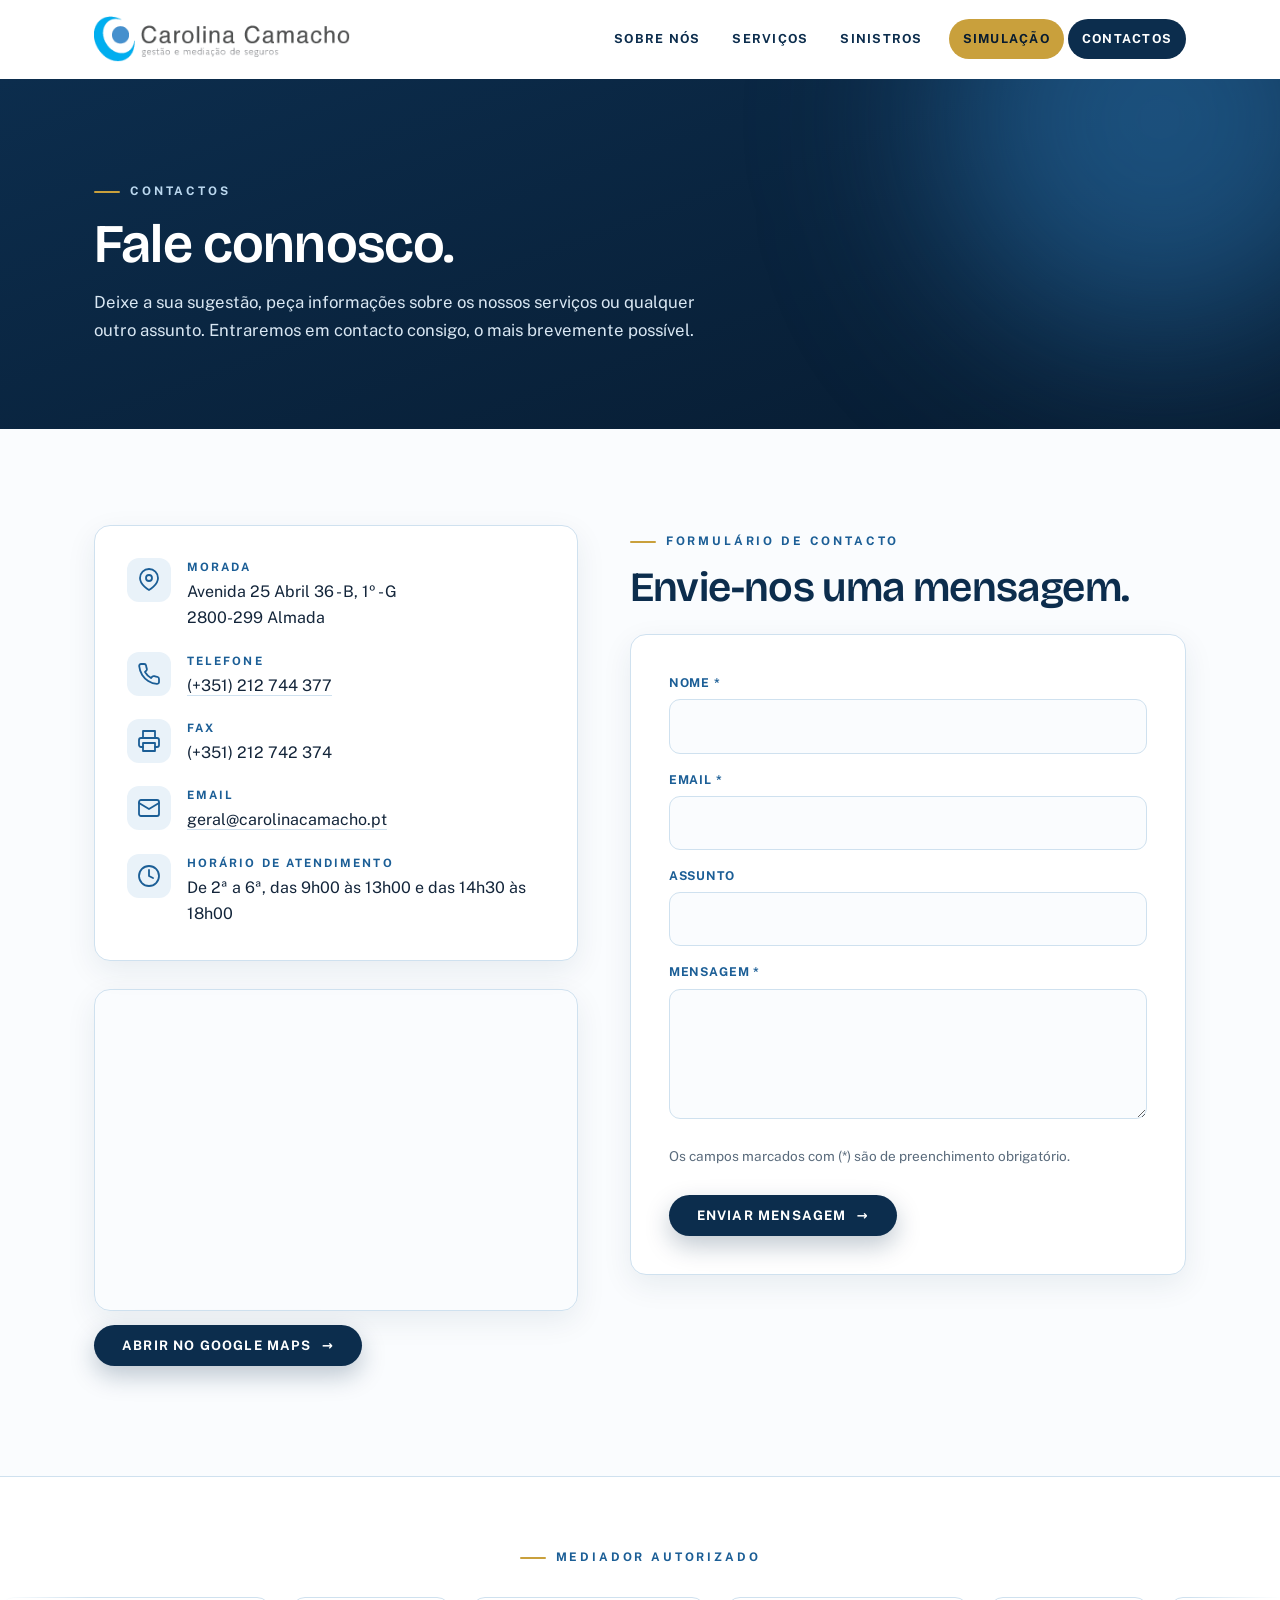
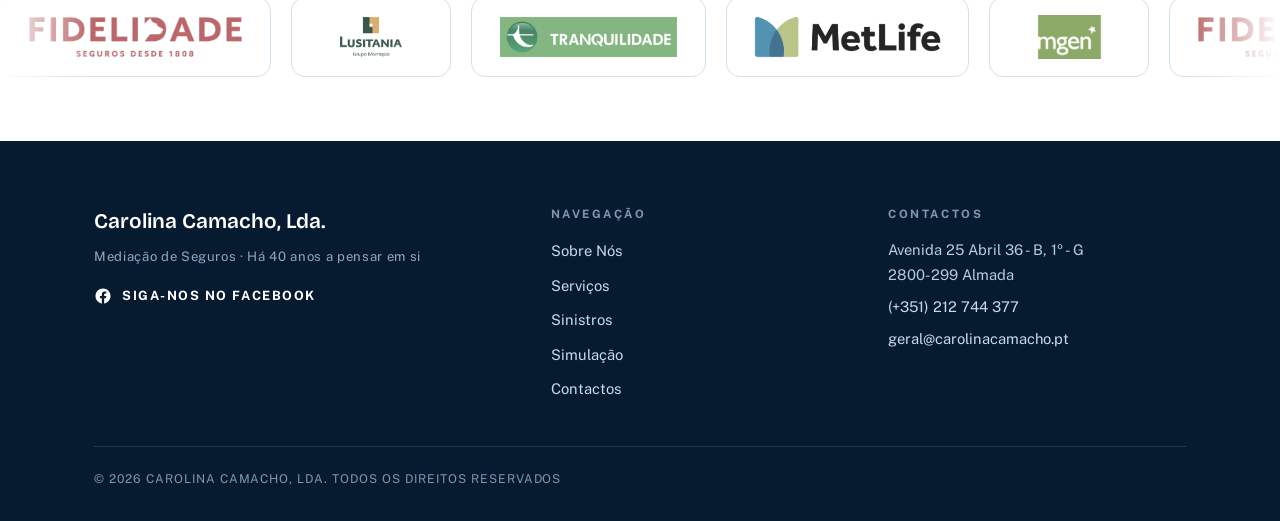
==== contactos.html @ 9ab6daeb "access key changes" ====
<!DOCTYPE html>
<html lang="pt">
<head>
<meta charset="utf-8">
<meta name="viewport" content="width=device-width, initial-scale=1">
<title>Carolina Camacho :: Contactos</title>
<meta name="description" content="Contacte a Carolina Camacho, Lda. — Avenida 25 Abril 36-B, 1º-G, 2800-299 Almada. Telefone (+351) 212 744 377.">
<link rel="preconnect" href="https://fonts.googleapis.com">
<link rel="preconnect" href="https://fonts.gstatic.com" crossorigin>
<link href="https://fonts.googleapis.com/css2?family=Bricolage+Grotesque:wght@500;600;700&family=Public+Sans:wght@400;600;700&display=swap" rel="stylesheet">
<link rel="stylesheet" href="assets/style.css?v=3">
</head>
<body>

<header class="site-header">
  <div class="wrap header-inner">
    <a class="brand" href="index.html" aria-label="Carolina Camacho — página inicial">
      <img src="imgs/logo-carolina-camacho.png" alt="Carolina Camacho — gestão e mediação de seguros">
    </a>
    <button class="nav-toggle" aria-expanded="false" aria-controls="site-nav">Menu
      <svg width="16" height="16" viewBox="0 0 24 24" fill="none" stroke="currentColor" stroke-width="2.4" stroke-linecap="round" aria-hidden="true"><line x1="4" y1="7" x2="20" y2="7"/><line x1="4" y1="12" x2="20" y2="12"/><line x1="4" y1="17" x2="20" y2="17"/></svg>
    </button>
    <nav class="site-nav" id="site-nav" aria-label="Navegação principal">
      <ul><li><a href="sobre_nos.html">Sobre Nós</a></li><li><a href="servicos.html">Serviços</a></li><li><a href="sinistros.html">Sinistros</a></li><li><a href="simulacao.html" class="nav-cta">Simulação</a></li><li><a href="contactos.html" aria-current="page">Contactos</a></li></ul>
    </nav>
  </div>
</header>

<main>

<section class="page-head">
  <div class="blob blob-a"></div>
  <div class="wrap">
    <span class="eyebrow">Contactos</span>
    <h1>Fale connosco.</h1>
    <p>Deixe a sua sugestão, peça informações sobre os nossos serviços ou qualquer outro assunto. Entraremos em contacto consigo, o mais brevemente possível.</p>
  </div>
</section>

<section class="section">
  <div class="wrap contact-grid">
    <div data-reveal>
      <div class="contact-card">
        <ul class="contact-list">
          <li><span class="ic"><svg width="24" height="24" viewBox="0 0 24 24" fill="none" stroke="currentColor" stroke-width="1.8" stroke-linecap="round" stroke-linejoin="round" aria-hidden="true"><path d="M21 10c0 7-9 12-9 12s-9-5-9-12a9 9 0 0 1 18 0z"/><circle cx="12" cy="10" r="3"/></svg></span><div><span class="lbl">Morada</span>Avenida 25 Abril 36 - B, 1º - G<br>2800-299 Almada</div></li>
          <li><span class="ic"><svg width="24" height="24" viewBox="0 0 24 24" fill="none" stroke="currentColor" stroke-width="1.8" stroke-linecap="round" stroke-linejoin="round" aria-hidden="true"><path d="M22 16.9v3a2 2 0 0 1-2.2 2 19.8 19.8 0 0 1-8.6-3 19.5 19.5 0 0 1-6-6 19.8 19.8 0 0 1-3-8.7A2 2 0 0 1 4.1 2h3a2 2 0 0 1 2 1.7c.1 1 .4 2 .7 2.9a2 2 0 0 1-.5 2.1L8 10a16 16 0 0 0 6 6l1.3-1.3a2 2 0 0 1 2.1-.5c.9.3 1.9.6 2.9.7a2 2 0 0 1 1.7 2z"/></svg></span><div><span class="lbl">Telefone</span><a href="tel:+351212744377">(+351) 212 744 377</a></div></li>
          <li><span class="ic"><svg width="24" height="24" viewBox="0 0 24 24" fill="none" stroke="currentColor" stroke-width="1.8" stroke-linecap="round" stroke-linejoin="round" aria-hidden="true"><polyline points="6 9 6 2 18 2 18 9"/><path d="M6 18H4a2 2 0 0 1-2-2v-5a2 2 0 0 1 2-2h16a2 2 0 0 1 2 2v5a2 2 0 0 1-2 2h-2"/><rect x="6" y="14" width="12" height="8"/></svg></span><div><span class="lbl">Fax</span>(+351) 212 742 374</div></li>
          <li><span class="ic"><svg width="24" height="24" viewBox="0 0 24 24" fill="none" stroke="currentColor" stroke-width="1.8" stroke-linecap="round" stroke-linejoin="round" aria-hidden="true"><rect x="2" y="4" width="20" height="16" rx="2"/><path d="m22 7-10 6L2 7"/></svg></span><div><span class="lbl">Email</span><a href="mailto:geral@carolinacamacho.pt">geral@carolinacamacho.pt</a></div></li>
          <li><span class="ic"><svg width="24" height="24" viewBox="0 0 24 24" fill="none" stroke="currentColor" stroke-width="1.8" stroke-linecap="round" stroke-linejoin="round" aria-hidden="true"><circle cx="12" cy="12" r="10"/><polyline points="12 6 12 12 16 14"/></svg></span><div><span class="lbl">Horário de atendimento</span>De 2ª a 6ª, das 9h00 às 13h00 e das 14h30 às 18h00</div></li>
        </ul>
      </div>
      <div class="map">
        <iframe title="Mapa — Carolina Camacho, Gestão e Mediação de Seguros, Almada"
          src="https://maps.google.com/maps?q=Carolina+Camacho+-+Gest%C3%A3o+e+Media%C3%A7%C3%A3o+de+Seguros&ll=38.6838946,-9.150711&z=17&output=embed"
          loading="lazy" referrerpolicy="no-referrer-when-downgrade" allowfullscreen></iframe>
      </div>
      <p style="margin-top:14px"><a class="btn btn-blue" href="https://maps.app.goo.gl/rVsP4e3rLNgaRJieA" target="_blank" rel="noopener">Abrir no Google Maps <span class="arr">&rarr;</span></a></p>
    </div>
    <div data-reveal style="--d:.15s">
      <span class="eyebrow">Formulário de contacto</span>
      <h2 class="disp" style="margin-top:12px">Envie-nos uma mensagem.</h2>
  
      <form class="card w3form" method="post" action="https://api.web3forms.com/submit" style="margin-top:22px">
        <input type="hidden" name="access_key" value="df45d49f-ca29-489d-ad54-9f5a6fa0aebf">
        <input type="hidden" name="subject" value="Nova mensagem de Contacto — carolinacamacho.pt">
        <input type="hidden" name="from_name" value="Website Carolina Camacho">
        <input type="checkbox" name="botcheck" class="hp-field" tabindex="-1" autocomplete="off" aria-hidden="true">
        <div class="grid">
          <div class="field"><label for="fnome">Nome *</label><input id="fnome" name="nome" type="text" required></div>
          <div class="field"><label for="femail">Email *</label><input id="femail" name="email" type="email" required></div>
          <div class="field"><label for="fassunto">Assunto</label><input id="fassunto" name="assunto" type="text"></div>
          <div class="field"><label for="fmsg">Mensagem *</label><textarea id="fmsg" name="mensagem" required></textarea></div>
        </div>
        <div class="form-notes">
          <p>Os campos marcados com (*) são de preenchimento obrigatório.</p>
        </div>
        <div class="form-actions">
          <button class="btn btn-blue" type="submit">Enviar mensagem <span class="arr">&rarr;</span></button>
        </div>
        <div class="form-status" role="status" aria-live="polite"></div>
      </form>
    </div>
  </div>
</section>

</main>


<section class="insurers" aria-label="Mediador autorizado">
  <div class="wrap">
    <span class="eyebrow">Mediador autorizado</span>
  </div>
  <div class="marquee">
    <div class="marquee-track">
<span><img src="imgs/logo-fidelidade.png" alt="Fidelidade"></span>
<span><img src="imgs/logo-lusitania.png" alt="Lusitania"></span>
<span><img src="imgs/logo-tranquilidade.png" alt="Tranquilidade"></span>
<span><img src="imgs/logo-metlife.png" alt="MetLife"></span>
<span><img src="imgs/logo-mgen.png" alt="MGEN"></span>
<span class="dup" aria-hidden="true"><img src="imgs/logo-fidelidade.png" alt="Fidelidade"></span>
<span class="dup" aria-hidden="true"><img src="imgs/logo-lusitania.png" alt="Lusitania"></span>
<span class="dup" aria-hidden="true"><img src="imgs/logo-tranquilidade.png" alt="Tranquilidade"></span>
<span class="dup" aria-hidden="true"><img src="imgs/logo-metlife.png" alt="MetLife"></span>
<span class="dup" aria-hidden="true"><img src="imgs/logo-mgen.png" alt="MGEN"></span>
    </div>
  </div>
</section>


<footer class="site-footer">
  <div class="wrap">
    <div class="footer-grid">
      <div>
        <div class="footer-brand">Carolina Camacho, Lda.
          <small>Mediação de Seguros &middot; Há 40 anos a pensar em si</small>
        </div>
        <a class="social" href="http://www.facebook.com/pages/Carolina-Camacho/294897557250897" target="_blank" rel="noopener">
          <svg width="18" height="18" viewBox="0 0 24 24" fill="currentColor" aria-hidden="true"><path d="M22 12.06C22 6.5 17.52 2 12 2S2 6.5 2 12.06c0 5.02 3.66 9.18 8.44 9.94v-7.03H7.9v-2.9h2.54V9.85c0-2.52 1.5-3.9 3.78-3.9 1.09 0 2.23.19 2.23.19v2.47h-1.26c-1.24 0-1.63.77-1.63 1.57v1.88h2.78l-.45 2.9h-2.33V22c4.78-.76 8.44-4.92 8.44-9.94Z"/></svg>
          Siga-nos no Facebook
        </a>
      </div>
      <div>
        <div class="footer-h">Navegação</div>
        <ul class="footer-nav">
          <li><a href="sobre_nos.html">Sobre Nós</a></li>
          <li><a href="servicos.html">Serviços</a></li>
          <li><a href="sinistros.html">Sinistros</a></li>
          <li><a href="simulacao.html">Simulação</a></li>
          <li><a href="contactos.html">Contactos</a></li>
        </ul>
      </div>
      <div>
        <div class="footer-h">Contactos</div>
        <div class="footer-contact">
          <span>Avenida 25 Abril 36 - B, 1º - G<br>2800-299 Almada</span>
          <a href="tel:+351212744377">(+351) 212 744 377</a>
          <a href="mailto:geral@carolinacamacho.pt">geral@carolinacamacho.pt</a>
        </div>
      </div>
    </div>
    <div class="copyright">&copy; 2026 Carolina Camacho, Lda. Todos os direitos reservados</div>
  </div>
</footer>
<script src="assets/main.js?v=3"></script>

</body>
</html>
---- assets/style.css ----
:root {
  --ink: #13253a;
  --navy: #0c2d4d;
  --navy-deep: #071b30;
  --blue: #1b5e96;
  --blue-bright: #2e7fbe;
  --sky: #e9f2f9;
  --sky-line: #cfe1ef;
  --paper: #fafcfe;
  --white: #ffffff;
  --gold: #c9a03c;
  --gold-soft: #e8ce8e;
  --font-display: 'Bricolage Grotesque', Georgia, serif;
  --font-body: 'Public Sans', system-ui, -apple-system, 'Segoe UI', sans-serif;
  --radius: 16px;
  --shadow: 0 10px 30px rgba(12, 45, 77, 0.08);
  --shadow-lift: 0 22px 44px rgba(12, 45, 77, 0.16);
  --maxw: 1140px;
  --ease: cubic-bezier(0.22, 0.9, 0.3, 1);
}
* {
  box-sizing: border-box;
  margin: 0;
  padding: 0;
}
html {
  scroll-behavior: smooth;
}
body {
  font-family: var(--font-body);
  color: var(--ink);
  background: var(--paper);
  line-height: 1.65;
  font-size: 1rem;
  -webkit-font-smoothing: antialiased;
  overflow-x: hidden;
}
img {
  max-width: 100%;
  display: block;
}
a {
  color: var(--blue);
}
a:focus-visible,
button:focus-visible,
input:focus-visible,
select:focus-visible,
textarea:focus-visible {
  outline: 3px solid var(--blue-bright);
  outline-offset: 2px;
  border-radius: 4px;
}
.wrap {
  max-width: var(--maxw);
  margin: 0 auto;
  padding: 0 24px;
}

/* ============ motion primitives ============ */
[data-reveal] {
  opacity: 0;
  transform: translateY(26px);
  transition:
    opacity 0.7s var(--ease),
    transform 0.7s var(--ease);
  transition-delay: var(--d, 0s);
}
[data-reveal].in {
  opacity: 1;
  transform: none;
}
.load-fade {
  animation: fadeUp 0.8s var(--ease) both;
  animation-delay: var(--d, 0s);
}
@keyframes fadeUp {
  from {
    opacity: 0;
    transform: translateY(26px);
  }
  to {
    opacity: 1;
    transform: none;
  }
}
@keyframes floatA {
  0%,
  100% {
    transform: translate(0, 0) scale(1);
  }
  50% {
    transform: translate(40px, -30px) scale(1.08);
  }
}
@keyframes floatB {
  0%,
  100% {
    transform: translate(0, 0) scale(1);
  }
  50% {
    transform: translate(-50px, 24px) scale(0.94);
  }
}
@keyframes drift40 {
  0%,
  100% {
    transform: translateY(-52%);
  }
  50% {
    transform: translateY(-48%);
  }
}
@keyframes marquee {
  from {
    transform: translateX(0);
  }
  to {
    transform: translateX(-50%);
  }
}
@keyframes lineGrow {
  from {
    transform: scaleY(0);
  }
  to {
    transform: scaleY(1);
  }
}
@media (prefers-reduced-motion: reduce) {
  html {
    scroll-behavior: auto;
  }
  *,
  *::before,
  *::after {
    animation: none !important;
    transition: none !important;
  }
  [data-reveal] {
    opacity: 1;
    transform: none;
  }
}

/* ============ header ============ */
.site-header {
  position: sticky;
  top: 0;
  z-index: 60;
  background: rgba(255, 255, 255, 0.9);
  backdrop-filter: blur(12px);
  border-bottom: 1px solid transparent;
  transition:
    border-color 0.3s ease,
    box-shadow 0.3s ease;
}
.site-header.scrolled {
  border-color: var(--sky-line);
  box-shadow: 0 6px 24px rgba(12, 45, 77, 0.08);
}
.header-inner {
  display: flex;
  align-items: center;
  justify-content: space-between;
  gap: 24px;
  min-height: 78px;
}
.brand {
  display: flex;
  align-items: center;
  gap: 12px;
  text-decoration: none;
}
.brand img {
  height: 46px;
  width: auto;
}
.nav-toggle {
  display: none;
  background: none;
  border: 1px solid var(--sky-line);
  border-radius: 10px;
  padding: 8px 12px;
  cursor: pointer;
  color: var(--navy);
  font: inherit;
}
.site-nav ul {
  display: flex;
  gap: 4px;
  list-style: none;
  align-items: center;
}
.site-nav a {
  position: relative;
  display: block;
  padding: 10px 14px;
  border-radius: 999px;
  text-decoration: none;
  color: var(--navy);
  font-size: 0.78rem;
  font-weight: 700;
  letter-spacing: 0.1em;
  text-transform: uppercase;
  transition: color 0.2s ease;
}
.site-nav a::after {
  content: '';
  position: absolute;
  left: 14px;
  right: 14px;
  bottom: 6px;
  height: 2px;
  background: var(--gold);
  border-radius: 2px;
  transform: scaleX(0);
  transform-origin: left;
  transition: transform 0.25s var(--ease);
}
.site-nav a:hover::after {
  transform: scaleX(1);
}
.site-nav a[aria-current='page'] {
  background: var(--navy);
  color: #fff;
}
.site-nav a[aria-current='page']::after {
  display: none;
}
.site-nav .nav-cta {
  background: var(--gold);
  color: var(--navy-deep);
  margin-left: 8px;
}
.site-nav .nav-cta::after {
  display: none;
}
.site-nav .nav-cta:hover {
  background: var(--gold-soft);
}
@media (max-width: 900px) {
  .nav-toggle {
    display: inline-flex;
    align-items: center;
    gap: 8px;
  }
  .site-nav {
    display: none;
    position: absolute;
    left: 0;
    right: 0;
    top: 100%;
    background: #fff;
    border-bottom: 1px solid var(--sky-line);
    box-shadow: var(--shadow);
  }
  .site-nav.open {
    display: block;
  }
  .site-nav ul {
    flex-direction: column;
    align-items: stretch;
    padding: 12px 16px 18px;
    gap: 4px;
  }
  .site-nav a {
    border-radius: 10px;
  }
  .site-nav .nav-cta {
    margin-left: 0;
    text-align: center;
  }
}

/* ============ buttons ============ */
.btn {
  position: relative;
  display: inline-flex;
  align-items: center;
  gap: 10px;
  padding: 14px 28px;
  border-radius: 999px;
  border: 0;
  cursor: pointer;
  font: 700 0.82rem/1 var(--font-body);
  letter-spacing: 0.09em;
  text-transform: uppercase;
  text-decoration: none;
  overflow: hidden;
  transition:
    transform 0.2s var(--ease),
    box-shadow 0.2s var(--ease),
    background 0.2s ease;
}
.btn:hover {
  transform: translateY(-3px);
}
.btn:active {
  transform: translateY(-1px);
}
.btn .arr {
  transition: transform 0.2s var(--ease);
}
.btn:hover .arr {
  transform: translateX(4px);
}
.btn-gold {
  background: var(--gold);
  color: var(--navy-deep);
  box-shadow: 0 10px 24px rgba(201, 160, 60, 0.35);
}
.btn-gold:hover {
  box-shadow: 0 16px 32px rgba(201, 160, 60, 0.45);
}
.btn-outline {
  background: transparent;
  color: #fff;
  border: 1.5px solid rgba(255, 255, 255, 0.55);
}
.btn-outline:hover {
  background: rgba(255, 255, 255, 0.12);
}
.btn-blue {
  background: var(--navy);
  color: #fff;
  box-shadow: 0 10px 24px rgba(12, 45, 77, 0.25);
}
.btn-blue:hover {
  background: var(--blue);
}

/* ============ hero (home) ============ */
.hero {
  position: relative;
  overflow: hidden;
  color: #fff;
  background: linear-gradient(160deg, var(--navy) 0%, var(--navy-deep) 75%);
  min-height: 88vh;
  display: flex;
  align-items: center;
}
.blob {
  position: absolute;
  border-radius: 50%;
  filter: blur(90px);
  pointer-events: none;
}
.blob-a {
  width: 560px;
  height: 560px;
  right: -120px;
  top: -160px;
  background: rgba(46, 127, 190, 0.5);
  animation: floatA 14s ease-in-out infinite;
}
.blob-b {
  width: 420px;
  height: 420px;
  left: -140px;
  bottom: -160px;
  background: rgba(27, 94, 150, 0.45);
  animation: floatB 18s ease-in-out infinite;
}
.hero-grid-lines {
  position: absolute;
  inset: 0;
  pointer-events: none;
  opacity: 0.35;
  background-image:
    linear-gradient(rgba(255, 255, 255, 0.05) 1px, transparent 1px),
    linear-gradient(90deg, rgba(255, 255, 255, 0.05) 1px, transparent 1px);
  background-size: 72px 72px;
  mask-image: radial-gradient(700px 500px at 30% 40%, #000, transparent 75%);
  -webkit-mask-image: radial-gradient(
    700px 500px at 30% 40%,
    #000,
    transparent 75%
  );
}
.hero-inner {
  position: relative;
  padding: 110px 0;
  max-width: 660px;
}
.hero .eyebrow {
  color: #bbd8ef;
}
.hero h1 {
  font-family: var(--font-display);
  font-size: clamp(2.6rem, 5.8vw, 4.4rem);
  line-height: 1.03;
  font-weight: 600;
  letter-spacing: -0.015em;
  margin: 16px 0 26px;
}
.hero h1 .u {
  background-image: linear-gradient(var(--gold), var(--gold));
  background-repeat: no-repeat;
  background-position: 0 92%;
  background-size: 100% 0.12em;
}
.hero p {
  color: #d9e7f3;
  margin-bottom: 16px;
  max-width: 56ch;
  font-size: 1.06rem;
}
.hero-actions {
  display: flex;
  flex-wrap: wrap;
  gap: 14px;
  margin-top: 34px;
}
.fade-1 {
  animation: fadeUp 0.8s var(--ease) 0.05s both;
}
.fade-2 {
  animation: fadeUp 0.8s var(--ease) 0.18s both;
}
.fade-3 {
  animation: fadeUp 0.8s var(--ease) 0.32s both;
}
.fade-4 {
  animation: fadeUp 0.8s var(--ease) 0.46s both;
}
.hero-40 {
  position: absolute;
  right: -30px;
  top: 50%;
  font-family: var(--font-display);
  font-weight: 700;
  font-size: clamp(15rem, 30vw, 27rem);
  line-height: 1;
  color: transparent;
  -webkit-text-stroke: 2px rgba(201, 160, 60, 0.42);
  user-select: none;
  pointer-events: none;
  animation: drift40 9s ease-in-out infinite;
}
@media (max-width: 960px) {
  .hero-40 {
    opacity: 0.4;
  }
}
.hero-scroll {
  position: absolute;
  bottom: 28px;
  left: 50%;
  transform: translateX(-50%);
  color: #8fb4d4;
  font-size: 0.7rem;
  letter-spacing: 0.3em;
  text-transform: uppercase;
}

/* ============ sections ============ */
.eyebrow {
  display: inline-flex;
  align-items: center;
  gap: 10px;
  font-size: 0.74rem;
  font-weight: 700;
  letter-spacing: 0.24em;
  text-transform: uppercase;
  color: var(--blue);
}
.eyebrow::before {
  content: '';
  width: 26px;
  height: 2px;
  background: var(--gold);
  border-radius: 2px;
}
.section {
  padding: 96px 0;
}
.section h2,
h2.disp {
  font-family: var(--font-display);
  font-weight: 600;
  letter-spacing: -0.015em;
  font-size: clamp(1.8rem, 3.6vw, 2.6rem);
  color: var(--navy);
  margin: 12px 0 24px;
  line-height: 1.12;
}
.section h3 {
  font-family: var(--font-display);
  font-weight: 600;
  font-size: 1.3rem;
  color: var(--navy);
  margin: 0 0 10px;
}
.section p {
  max-width: 70ch;
  margin-bottom: 14px;
}
.lede {
  font-size: 1.12rem;
}

/* inner page hero */
.page-head {
  position: relative;
  overflow: hidden;
  color: #fff;
  background: linear-gradient(160deg, var(--navy), var(--navy-deep));
  padding: 96px 0 84px;
}
.page-head .blob-a {
  width: 440px;
  height: 440px;
  right: -100px;
  top: -180px;
}
.page-head .eyebrow {
  color: #bbd8ef;
}
.page-head h1 {
  font-family: var(--font-display);
  font-weight: 600;
  letter-spacing: -0.015em;
  font-size: clamp(2.2rem, 5vw, 3.4rem);
  margin-top: 14px;
  line-height: 1.06;
  animation: fadeUp 0.8s var(--ease) 0.08s both;
}
.page-head p {
  color: #d9e7f3;
  max-width: 62ch;
  margin-top: 16px;
  font-size: 1.05rem;
  animation: fadeUp 0.8s var(--ease) 0.2s both;
}
.page-head .eyebrow {
  animation: fadeUp 0.8s var(--ease) 0s both;
}

/* split */
.split {
  display: grid;
  grid-template-columns: 1.05fr 0.95fr;
  gap: 64px;
  align-items: center;
}
@media (max-width: 880px) {
  .split {
    grid-template-columns: 1fr;
    gap: 40px;
  }
}
.photo-frame {
  position: relative;
}
.photo-frame img {
  border-radius: var(--radius);
  box-shadow: var(--shadow-lift);
}
.photo-frame::after {
  content: '';
  position: absolute;
  inset: auto -18px -18px auto;
  width: 56%;
  height: 56%;
  border: 2px solid var(--gold);
  border-radius: var(--radius);
  z-index: -1;
  top: 38px;
  left: 38px;
}

/* nav cards (home) */
.cards3 {
  display: grid;
  grid-template-columns: repeat(3, 1fr);
  gap: 22px;
}
@media (max-width: 880px) {
  .cards3 {
    grid-template-columns: 1fr;
  }
}
.nav-card {
  position: relative;
  display: block;
  text-decoration: none;
  color: var(--ink);
  background: #fff;
  border: 1px solid var(--sky-line);
  border-radius: var(--radius);
  padding: 30px 28px 26px;
  overflow: hidden;
  transition:
    transform 0.25s var(--ease),
    box-shadow 0.25s var(--ease),
    border-color 0.25s ease;
}
.nav-card::before {
  content: '';
  position: absolute;
  left: 0;
  right: 0;
  top: 0;
  height: 4px;
  background: linear-gradient(90deg, var(--gold), var(--blue-bright));
  transform: scaleX(0);
  transform-origin: left;
  transition: transform 0.3s var(--ease);
}
.nav-card:hover {
  transform: translateY(-6px);
  box-shadow: var(--shadow-lift);
  border-color: transparent;
}
.nav-card:hover::before {
  transform: scaleX(1);
}
.nav-card .ic {
  width: 52px;
  height: 52px;
  border-radius: 14px;
  background: var(--sky);
  color: var(--blue);
  display: flex;
  align-items: center;
  justify-content: center;
  margin-bottom: 18px;
  transition:
    background 0.25s ease,
    color 0.25s ease;
}
.nav-card:hover .ic {
  background: var(--navy);
  color: var(--gold-soft);
}
.nav-card h3 {
  font-family: var(--font-display);
  font-weight: 600;
  font-size: 1.2rem;
  color: var(--navy);
  margin-bottom: 8px;
}
.nav-card p {
  font-size: 0.95rem;
  color: #4a5d70;
  margin: 0;
}
.nav-card .go {
  display: inline-flex;
  align-items: center;
  gap: 6px;
  margin-top: 16px;
  font-size: 0.78rem;
  font-weight: 700;
  letter-spacing: 0.1em;
  text-transform: uppercase;
  color: var(--blue);
}
.nav-card:hover .go {
  color: var(--navy);
}

/* feature cards grid (sobre nós / serviços) */
.feat-grid {
  display: grid;
  grid-template-columns: repeat(3, 1fr);
  gap: 22px;
  margin-top: 36px;
}
@media (max-width: 960px) {
  .feat-grid {
    grid-template-columns: repeat(2, 1fr);
  }
}
@media (max-width: 640px) {
  .feat-grid {
    grid-template-columns: 1fr;
  }
}
.feat {
  background: #fff;
  border: 1px solid var(--sky-line);
  border-radius: var(--radius);
  padding: 28px 26px;
  transition:
    transform 0.25s var(--ease),
    box-shadow 0.25s var(--ease);
}
.feat:hover {
  transform: translateY(-6px);
  box-shadow: var(--shadow-lift);
}
.feat .ic {
  width: 48px;
  height: 48px;
  border-radius: 12px;
  background: var(--sky);
  color: var(--blue);
  display: flex;
  align-items: center;
  justify-content: center;
  margin-bottom: 16px;
}
.feat p {
  font-size: 0.97rem;
  margin: 0;
  color: #38495b;
}
.feat h3 {
  font-size: 1.08rem;
  margin-bottom: 8px;
}

.qa-grid {
  display: grid;
  grid-template-columns: repeat(2, 1fr);
  gap: 22px;
  margin-top: 36px;
}
@media (max-width: 820px) {
  .qa-grid {
    grid-template-columns: 1fr;
  }
}
.qa-card {
  background: #fff;
  border: 1px solid var(--sky-line);
  border-radius: var(--radius);
  padding: 30px 28px;
  position: relative;
  overflow: hidden;
  transition:
    transform 0.25s var(--ease),
    box-shadow 0.25s var(--ease);
}
.qa-card:hover {
  transform: translateY(-6px);
  box-shadow: var(--shadow-lift);
}
.qa-card::before {
  content: '';
  position: absolute;
  left: 0;
  top: 0;
  bottom: 0;
  width: 4px;
  background: linear-gradient(var(--gold), var(--blue-bright));
}
.qa-card h3 {
  font-size: 1.15rem;
  margin-bottom: 10px;
}
.qa-card p {
  font-size: 0.97rem;
  margin-bottom: 8px;
  color: #38495b;
}
.qa-card ul {
  margin: 10px 0 0 20px;
  color: #38495b;
  font-size: 0.97rem;
}
.qa-card li {
  margin-bottom: 8px;
}

/* dark band */
.dark-band {
  position: relative;
  overflow: hidden;
  color: #fff;
  background: linear-gradient(150deg, var(--navy), var(--navy-deep));
  padding: 96px 0;
}
.dark-band .blob-a {
  width: 480px;
  height: 480px;
  right: -140px;
  bottom: -220px;
  top: auto;
  background: rgba(46, 127, 190, 0.4);
}
.dark-band .eyebrow {
  color: #bbd8ef;
}
.dark-band h2 {
  color: #fff;
  font-family: var(--font-display);
  font-weight: 600;
  letter-spacing: -0.015em;
  font-size: clamp(1.8rem, 3.6vw, 2.6rem);
  margin: 12px 0 24px;
  line-height: 1.12;
}
.dark-band p {
  color: #cfe0ef;
  max-width: 70ch;
  margin-bottom: 14px;
}
.dark-band .hl {
  color: var(--gold-soft);
  font-weight: 600;
}

/* timeline (sinistros) */
.timeline {
  position: relative;
  margin: 40px 0 10px;
  padding-left: 64px;
  display: grid;
  gap: 22px;
  list-style: none;
}
.timeline::before {
  content: '';
  position: absolute;
  left: 23px;
  top: 8px;
  bottom: 8px;
  width: 2px;
  background: linear-gradient(var(--gold), var(--blue-bright));
  transform-origin: top;
  animation: lineGrow 1.2s var(--ease) 0.45s both;
}
.timeline li {
  position: relative;
  counter-increment: tl;
  background: #fff;
  border: 1px solid var(--sky-line);
  border-radius: var(--radius);
  padding: 20px 22px;
  transition:
    transform 0.25s var(--ease),
    box-shadow 0.25s var(--ease);
}
.timeline li:hover {
  transform: translateX(6px);
  box-shadow: var(--shadow);
}
.timeline {
  counter-reset: tl;
}
.timeline li::before {
  content: counter(tl, decimal-leading-zero);
  position: absolute;
  left: -64px;
  top: 14px;
  width: 48px;
  height: 48px;
  display: flex;
  align-items: center;
  justify-content: center;
  background: var(--navy);
  color: var(--gold-soft);
  border-radius: 50%;
  font-family: var(--font-display);
  font-weight: 700;
  font-size: 0.95rem;
  box-shadow:
    0 0 0 6px var(--paper),
    0 8px 18px rgba(12, 45, 77, 0.2);
}

/* check list */
.check-list {
  list-style: none;
  display: grid;
  gap: 12px;
  margin: 22px 0;
}
.check-list li {
  position: relative;
  padding: 16px 18px 16px 54px;
  background: #fff;
  border: 1px solid var(--sky-line);
  border-radius: var(--radius);
  transition:
    transform 0.25s var(--ease),
    box-shadow 0.25s var(--ease);
}
.check-list li:hover {
  transform: translateX(6px);
  box-shadow: var(--shadow);
}
.check-list li::before {
  content: '';
  position: absolute;
  left: 18px;
  top: 19px;
  width: 22px;
  height: 22px;
  background: var(--blue)
    url('data:image/svg+xml;utf8,<svg xmlns="http://www.w3.org/2000/svg" viewBox="0 0 24 24" fill="none" stroke="white" stroke-width="3.2" stroke-linecap="round" stroke-linejoin="round"><polyline points="20 6 9 17 4 12"/></svg>')
    center/12px no-repeat;
  border-radius: 50%;
}

.download {
  display: inline-flex;
  align-items: center;
  gap: 12px;
  margin: 10px 0 4px;
  padding: 16px 26px;
  background: var(--navy);
  border-radius: 14px;
  color: #fff;
  text-decoration: none;
  font-weight: 700;
  font-size: 0.9rem;
  letter-spacing: 0.04em;
  box-shadow: 0 12px 26px rgba(12, 45, 77, 0.25);
  transition:
    transform 0.2s var(--ease),
    background 0.2s ease,
    box-shadow 0.2s var(--ease);
}
.download:hover {
  transform: translateY(-3px);
  background: var(--blue);
  box-shadow: 0 18px 34px rgba(12, 45, 77, 0.3);
}

/* CTA band */
.cta-band {
  position: relative;
  overflow: hidden;
  color: #fff;
  text-align: center;
  background: linear-gradient(140deg, var(--blue) 0%, var(--navy-deep) 80%);
  padding: 88px 0;
}
.cta-band .blob-a {
  width: 420px;
  height: 420px;
  left: -120px;
  top: -160px;
  right: auto;
  background: rgba(201, 160, 60, 0.22);
}
.cta-band h2 {
  color: #fff;
  font-family: var(--font-display);
  font-weight: 600;
  font-size: clamp(1.8rem, 3.8vw, 2.7rem);
  letter-spacing: -0.015em;
  line-height: 1.1;
  margin-bottom: 14px;
}
.cta-band p {
  color: #d9e7f3;
  max-width: 56ch;
  margin: 0 auto 30px;
}

/* ============ forms ============ */
form.card {
  background: #fff;
  border: 1px solid var(--sky-line);
  border-radius: var(--radius);
  box-shadow: var(--shadow);
  padding: 38px;
  margin-top: 34px;
}
fieldset {
  border: 0;
  margin: 0 0 36px;
}
fieldset:last-of-type {
  margin-bottom: 10px;
}
legend {
  font-family: var(--font-display);
  font-weight: 600;
  font-size: 1.25rem;
  color: var(--navy);
  padding: 0 0 8px;
  border-bottom: 2px solid var(--sky);
  width: 100%;
  margin-bottom: 20px;
}
.grid {
  display: grid;
  gap: 16px;
}
.g2 {
  grid-template-columns: repeat(2, 1fr);
}
.g3 {
  grid-template-columns: repeat(3, 1fr);
}
.g5 {
  grid-template-columns: repeat(5, 1fr);
}
@media (max-width: 760px) {
  .g3,
  .g5 {
    grid-template-columns: repeat(2, 1fr);
  }
}
@media (max-width: 520px) {
  .g2,
  .g3,
  .g5 {
    grid-template-columns: 1fr;
  }
}
.field label {
  display: block;
  font-size: 0.76rem;
  font-weight: 700;
  letter-spacing: 0.07em;
  text-transform: uppercase;
  color: var(--blue);
  margin-bottom: 6px;
}
.field input,
.field select,
.field textarea {
  width: 100%;
  padding: 13px 15px;
  border: 1px solid var(--sky-line);
  border-radius: 11px;
  font: inherit;
  color: var(--ink);
  background: var(--paper);
  transition:
    border-color 0.2s ease,
    box-shadow 0.2s ease;
}
.field input:focus,
.field textarea:focus {
  border-color: var(--blue-bright);
  box-shadow: 0 0 0 4px rgba(46, 127, 190, 0.12);
}
textarea {
  min-height: 130px;
  resize: vertical;
}
.radio-row {
  display: flex;
  flex-wrap: wrap;
  align-items: center;
  gap: 18px;
  padding: 15px 17px;
  background: var(--paper);
  border: 1px solid var(--sky-line);
  border-radius: 11px;
}
.radio-row > span {
  font-size: 0.86rem;
  font-weight: 600;
  color: var(--navy);
  flex: 1;
  min-width: 220px;
}
.radio-row label {
  display: inline-flex;
  align-items: center;
  gap: 8px;
  font-size: 0.92rem;
}
.coverage {
  display: grid;
  grid-template-columns: repeat(2, 1fr);
  gap: 10px;
}
@media (max-width: 700px) {
  .coverage {
    grid-template-columns: 1fr;
  }
}
.coverage label {
  display: flex;
  align-items: flex-start;
  gap: 10px;
  padding: 13px 15px;
  background: var(--paper);
  border: 1px solid var(--sky-line);
  border-radius: 11px;
  font-size: 0.93rem;
  cursor: pointer;
  transition:
    border-color 0.2s ease,
    background 0.2s ease;
}
.coverage label:hover {
  border-color: var(--blue-bright);
  background: var(--sky);
}
.coverage input {
  margin-top: 3px;
}
input[type='checkbox'],
input[type='radio'] {
  accent-color: var(--blue);
  width: 16px;
  height: 16px;
}
.form-notes {
  font-size: 0.85rem;
  color: #5a6b7c;
  margin-top: 18px;
}
.form-notes p {
  margin-bottom: 4px;
}
.form-actions {
  margin-top: 28px;
}
.form-status {
  display: none;
  margin-top: 18px;
  padding: 16px 20px;
  border-radius: 12px;
  font-weight: 600;
  font-size: 0.95rem;
}
.form-status.success {
  display: block;
  background: #e8f5ec;
  color: #1e6b3a;
  border: 1px solid #bfe3cc;
}
.form-status.error {
  display: block;
  background: #fbedec;
  color: #9e2b25;
  border: 1px solid #f0c9c6;
}
.hp-field {
  position: absolute;
  left: -9999px;
  opacity: 0;
  height: 0;
  width: 0;
  overflow: hidden;
}
.input-error {
  border-color: #c0392b !important;
  box-shadow: 0 0 0 4px rgba(192, 57, 43, 0.12) !important;
}

/* ============ contactos ============ */
.contact-grid {
  display: grid;
  grid-template-columns: 1fr 1.15fr;
  gap: 52px;
  align-items: start;
}
@media (max-width: 900px) {
  .contact-grid {
    grid-template-columns: 1fr;
  }
}
.contact-card {
  background: #fff;
  border: 1px solid var(--sky-line);
  border-radius: var(--radius);
  box-shadow: var(--shadow);
  padding: 32px;
}
.contact-list {
  list-style: none;
  display: grid;
  gap: 20px;
}
.contact-list li {
  display: flex;
  gap: 16px;
  align-items: flex-start;
}
.contact-list .ic {
  flex: none;
  width: 44px;
  height: 44px;
  border-radius: 12px;
  background: var(--sky);
  color: var(--blue);
  display: flex;
  align-items: center;
  justify-content: center;
}
.contact-list .lbl {
  display: block;
  font-size: 0.72rem;
  font-weight: 700;
  letter-spacing: 0.18em;
  text-transform: uppercase;
  color: var(--blue);
  margin-bottom: 2px;
}
.contact-list a {
  color: var(--ink);
  text-decoration: none;
  border-bottom: 1px solid var(--sky-line);
  transition: color 0.2s ease;
}
.contact-list a:hover {
  color: var(--blue);
}
.map {
  margin-top: 28px;
  border-radius: var(--radius);
  overflow: hidden;
  box-shadow: var(--shadow);
  border: 1px solid var(--sky-line);
}
.map iframe {
  display: block;
  width: 100%;
  height: 320px;
  border: 0;
}

/* ============ insurers marquee ============ */
.insurers {
  padding: 64px 0;
  text-align: center;
  overflow: hidden;
  background: #fff;
  border-top: 1px solid var(--sky-line);
}
.insurers .eyebrow {
  justify-content: center;
  margin-bottom: 30px;
}
.marquee {
  overflow: hidden;
  position: relative;
}
.marquee::before,
.marquee::after {
  content: '';
  position: absolute;
  top: 0;
  bottom: 0;
  width: 90px;
  z-index: 2;
  pointer-events: none;
}
.marquee::before {
  left: 0;
  background: linear-gradient(90deg, #fff, transparent);
}
.marquee::after {
  right: 0;
  background: linear-gradient(-90deg, #fff, transparent);
}
.marquee-track {
  display: flex;
  gap: 20px;
  width: max-content;
  animation: marquee 28s linear infinite;
}
.marquee:hover .marquee-track {
  animation-play-state: paused;
}
.marquee-track span {
  display: inline-flex;
  align-items: center;
  justify-content: center;
  background: #fff;
  border: 1px solid var(--sky-line);
  border-radius: 14px;
  padding: 16px 26px;
  min-height: 80px;
  min-width: 160px;
}
.marquee-track img {
  max-height: 44px;
  width: auto;
  filter: grayscale(45%);
  opacity: 0.85;
  transition:
    filter 0.2s ease,
    opacity 0.2s ease;
}
.marquee-track span:hover img {
  filter: none;
  opacity: 1;
}
@media (prefers-reduced-motion: reduce) {
  .marquee-track {
    animation: none;
    flex-wrap: wrap;
    justify-content: center;
    width: auto;
  }
  .marquee-track .dup {
    display: none;
  }
}

/* ============ footer ============ */
.site-footer {
  background: var(--navy-deep);
  color: #b9ccdd;
  padding: 64px 0 32px;
}
.footer-grid {
  display: grid;
  grid-template-columns: 1.4fr 1fr 1fr;
  gap: 40px;
}
@media (max-width: 820px) {
  .footer-grid {
    grid-template-columns: 1fr;
    gap: 28px;
  }
}
.footer-brand {
  font-family: var(--font-display);
  font-weight: 600;
  font-size: 1.3rem;
  color: #fff;
}
.footer-brand small {
  display: block;
  font-family: var(--font-body);
  font-weight: 400;
  font-size: 0.82rem;
  color: #8fa9c0;
  margin-top: 6px;
  letter-spacing: 0.05em;
}
.footer-h {
  font-size: 0.72rem;
  font-weight: 700;
  letter-spacing: 0.22em;
  text-transform: uppercase;
  color: #7e97ae;
  margin-bottom: 14px;
}
.footer-nav {
  list-style: none;
  display: grid;
  gap: 8px;
}
.footer-nav a {
  color: #c9dae9;
  text-decoration: none;
  font-size: 0.92rem;
  transition: color 0.2s ease;
}
.footer-nav a:hover {
  color: var(--gold-soft);
}
.footer-contact {
  font-size: 0.92rem;
  display: grid;
  gap: 8px;
}
.footer-contact a {
  color: #c9dae9;
  text-decoration: none;
}
.footer-contact a:hover {
  color: var(--gold-soft);
}
.social {
  display: inline-flex;
  align-items: center;
  gap: 10px;
  color: #fff;
  text-decoration: none;
  font-size: 0.8rem;
  font-weight: 700;
  letter-spacing: 0.12em;
  text-transform: uppercase;
  margin-top: 18px;
  transition: color 0.2s ease;
}
.social:hover {
  color: var(--gold-soft);
}
.copyright {
  border-top: 1px solid rgba(255, 255, 255, 0.12);
  margin-top: 44px;
  padding-top: 22px;
  font-size: 0.76rem;
  letter-spacing: 0.08em;
  text-transform: uppercase;
  color: #7e97ae;
}
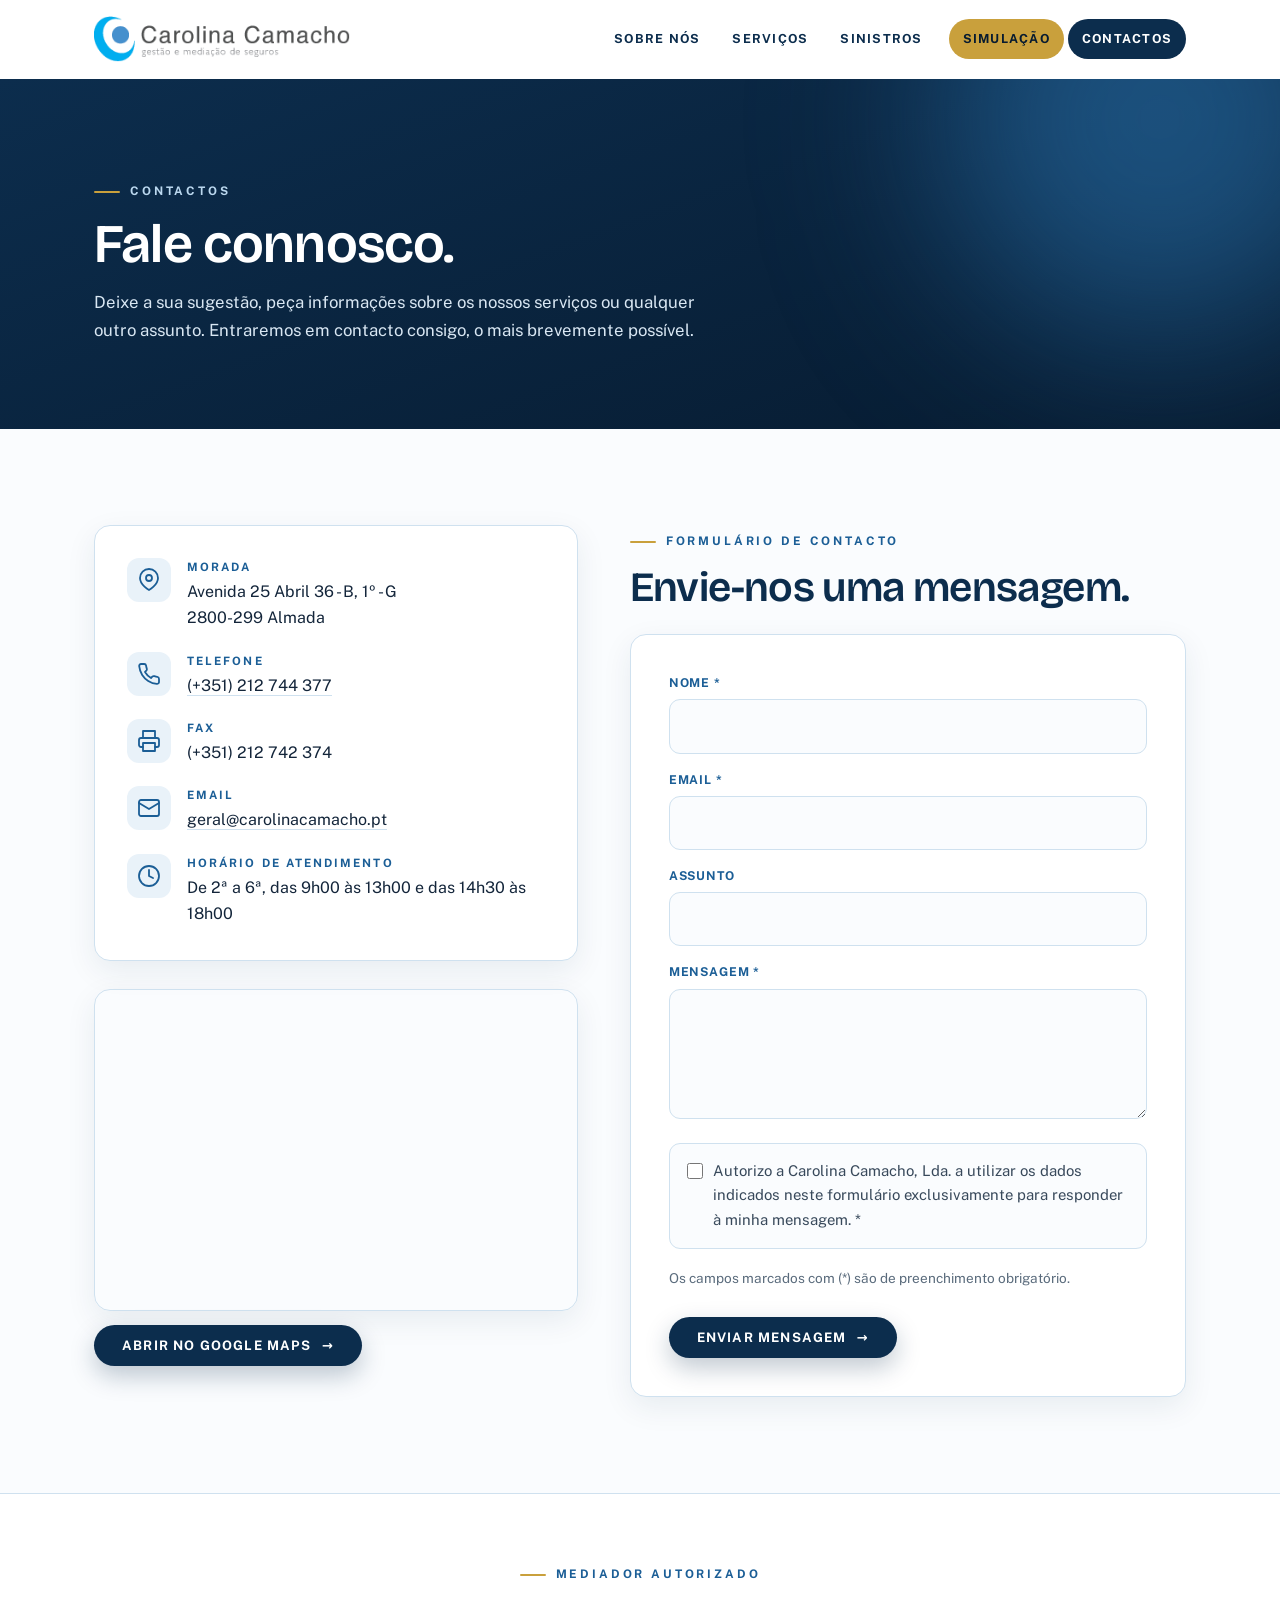
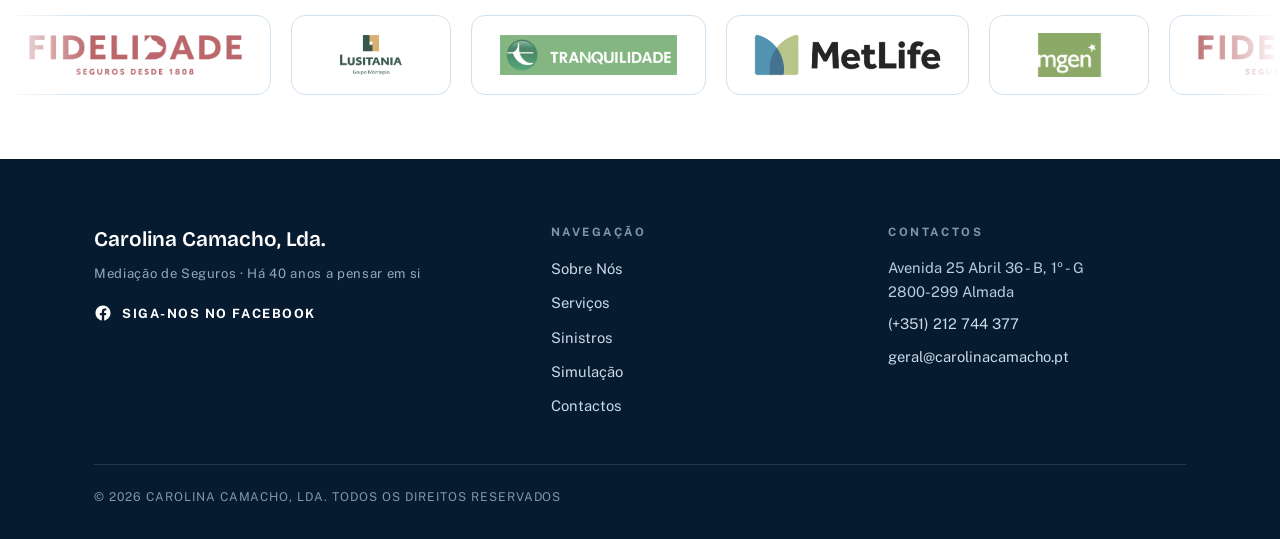
==== commit e711e813: "novas implementacoes" ====
--- a/contactos.html
+++ b/contactos.html
@@ -8,7 +8,7 @@
 <link rel="preconnect" href="https://fonts.googleapis.com">
 <link rel="preconnect" href="https://fonts.gstatic.com" crossorigin>
 <link href="https://fonts.googleapis.com/css2?family=Bricolage+Grotesque:wght@500;600;700&family=Public+Sans:wght@400;600;700&display=swap" rel="stylesheet">
-<link rel="stylesheet" href="assets/style.css?v=3">
+<link rel="stylesheet" href="assets/style.css?v=4">
 </head>
 <body>
 
@@ -60,16 +60,20 @@
       <span class="eyebrow">Formulário de contacto</span>
       <h2 class="disp" style="margin-top:12px">Envie-nos uma mensagem.</h2>
   
-      <form class="card w3form" method="post" action="https://api.web3forms.com/submit" style="margin-top:22px">
-        <input type="hidden" name="access_key" value="df45d49f-ca29-489d-ad54-9f5a6fa0aebf">
-        <input type="hidden" name="subject" value="Nova mensagem de Contacto — carolinacamacho.pt">
-        <input type="hidden" name="from_name" value="Website Carolina Camacho">
+      <form class="card w3form" method="post" style="margin-top:22px"
+        data-success-title="Mensagem enviada!"
+        data-success-text="Obrigado pelo seu contacto. Responderemos o mais brevemente possível.">
+        <input type="hidden" name="formulario" value="contacto">
         <input type="checkbox" name="botcheck" class="hp-field" tabindex="-1" autocomplete="off" aria-hidden="true">
         <div class="grid">
-          <div class="field"><label for="fnome">Nome *</label><input id="fnome" name="nome" type="text" required></div>
-          <div class="field"><label for="femail">Email *</label><input id="femail" name="email" type="email" required></div>
+          <div class="field"><label for="fnome">Nome *</label><input id="fnome" name="nome" type="text" autocomplete="name" required></div>
+          <div class="field"><label for="femail">Email *</label><input id="femail" name="email" type="email" autocomplete="email" required></div>
           <div class="field"><label for="fassunto">Assunto</label><input id="fassunto" name="assunto" type="text"></div>
           <div class="field"><label for="fmsg">Mensagem *</label><textarea id="fmsg" name="mensagem" required></textarea></div>
+          <label class="check-line consent">
+            <input type="checkbox" name="consentimento_rgpd" value="Sim" required>
+            <span>Autorizo a Carolina Camacho, Lda. a utilizar os dados indicados neste formulário exclusivamente para responder à minha mensagem. *</span>
+          </label>
         </div>
         <div class="form-notes">
           <p>Os campos marcados com (*) são de preenchimento obrigatório.</p>
@@ -141,7 +145,7 @@
     <div class="copyright">&copy; 2026 Carolina Camacho, Lda. Todos os direitos reservados</div>
   </div>
 </footer>
-<script src="assets/main.js?v=3"></script>
+<script src="assets/main.js?v=6"></script>
 
 </body>
 </html>
--- a/assets/style.css
+++ b/assets/style.css
@@ -24,6 +24,7 @@
   padding: 0;
 }
 html {
+  scroll-padding-top: 110px;
   scroll-behavior: smooth;
 }
 body {
@@ -1029,7 +1030,8 @@
     box-shadow 0.2s ease;
 }
 .field input:focus,
-.field textarea:focus {
+.field textarea:focus,
+.field select:focus {
   border-color: var(--blue-bright);
   box-shadow: 0 0 0 4px rgba(46, 127, 190, 0.12);
 }
@@ -1383,3 +1385,289 @@
   text-transform: uppercase;
   color: #7e97ae;
 }
+
+/* ============ forms v4: wizard, errors, states ============ */
+[hidden] {
+  display: none !important;
+}
+.hint {
+  font-size: 0.84rem;
+  color: #5a6b7c;
+  margin: -4px 0 0;
+}
+.field-error {
+  display: flex;
+  align-items: center;
+  gap: 6px;
+  margin-top: 6px;
+  font-size: 0.84rem;
+  font-weight: 600;
+  color: #9e2b25;
+}
+.field-error::before {
+  content: '!';
+  flex: none;
+  width: 16px;
+  height: 16px;
+  border-radius: 50%;
+  background: #c0392b;
+  color: #fff;
+  font-size: 0.7rem;
+  font-weight: 700;
+  line-height: 16px;
+  text-align: center;
+}
+.check-line + .field-error {
+  margin-top: -8px;
+}
+input[type='checkbox'].input-error {
+  outline: 2px solid #c0392b;
+  outline-offset: 2px;
+}
+.field input::placeholder {
+  color: #9aabbb;
+}
+
+/* stepper */
+.stepper {
+  --gap: 0px;
+  position: relative;
+  display: grid;
+  grid-template-columns: repeat(4, 1fr);
+  list-style: none;
+  margin: 0 0 34px;
+}
+.stepper::before,
+.stepper::after {
+  content: '';
+  position: absolute;
+  top: 19px;
+  left: 12.5%;
+  right: 12.5%;
+  height: 2px;
+  background: var(--sky-line);
+}
+.stepper::after {
+  right: auto;
+  width: calc(75% * var(--progress, 0));
+  background: linear-gradient(90deg, var(--gold), var(--blue-bright));
+  transition: width 0.4s var(--ease);
+}
+.stepper li {
+  position: relative;
+  z-index: 1;
+  display: flex;
+  justify-content: center;
+}
+.stepper button {
+  display: flex;
+  flex-direction: column;
+  align-items: center;
+  gap: 8px;
+  background: none;
+  border: 0;
+  padding: 0 4px;
+  cursor: pointer;
+  font: inherit;
+  color: #6b7d8f;
+}
+.stepper .n {
+  width: 40px;
+  height: 40px;
+  border-radius: 50%;
+  display: flex;
+  align-items: center;
+  justify-content: center;
+  background: #fff;
+  border: 2px solid var(--sky-line);
+  font-family: var(--font-display);
+  font-weight: 700;
+  transition:
+    background 0.25s ease,
+    border-color 0.25s ease,
+    color 0.25s ease,
+    box-shadow 0.25s ease;
+}
+.stepper .t {
+  font-size: 0.74rem;
+  font-weight: 700;
+  letter-spacing: 0.08em;
+  text-transform: uppercase;
+}
+.stepper button:hover .n {
+  border-color: var(--blue-bright);
+}
+.stepper li.done .n {
+  background: var(--sky);
+  border-color: var(--blue);
+  color: var(--blue);
+}
+.stepper button[aria-current='step'] {
+  color: var(--navy);
+}
+.stepper button[aria-current='step'] .n {
+  background: var(--navy);
+  border-color: var(--navy);
+  color: var(--gold-soft);
+  box-shadow: 0 0 0 5px rgba(46, 127, 190, 0.15);
+}
+@media (max-width: 560px) {
+  .stepper .t {
+    font-size: 0.64rem;
+    letter-spacing: 0.04em;
+  }
+}
+
+/* steps */
+.is-wizard .step:not(.active) {
+  display: none;
+}
+.is-wizard .step.active {
+  animation: fadeUp 0.45s var(--ease) both;
+  margin-bottom: 10px;
+}
+.step:focus {
+  outline: none;
+}
+.form-actions {
+  display: flex;
+  flex-wrap: wrap;
+  align-items: center;
+  gap: 14px;
+}
+.is-wizard .form-actions {
+  border-top: 1px solid var(--sky);
+  padding-top: 24px;
+}
+.form-actions .step-count {
+  flex: 1;
+  text-align: center;
+  font-size: 0.8rem;
+  font-weight: 600;
+  color: #6b7d8f;
+}
+.btn-ghost {
+  background: transparent;
+  color: var(--navy);
+  border: 1.5px solid var(--sky-line);
+}
+.btn-ghost:hover {
+  border-color: var(--navy);
+}
+.btn:hover .arr-back {
+  transform: translateX(-4px);
+}
+.btn:disabled {
+  opacity: 0.7;
+  cursor: progress;
+  transform: none;
+}
+@media (max-width: 520px) {
+  form.card {
+    padding: 26px 20px;
+  }
+  .form-actions .step-count {
+    order: -1;
+    flex-basis: 100%;
+  }
+  .form-actions .btn {
+    flex: 1;
+    justify-content: center;
+    padding: 14px 18px;
+  }
+}
+
+/* coverage groups + selected states */
+.cov-group + .cov-group {
+  margin-top: 24px;
+}
+.cov-h {
+  display: flex;
+  flex-wrap: wrap;
+  align-items: baseline;
+  gap: 4px 10px;
+  font-weight: 700;
+  color: var(--navy);
+  margin-bottom: 10px;
+}
+.cov-h span {
+  font-size: 0.78rem;
+  font-weight: 600;
+  color: #6b7d8f;
+}
+.coverage label:has(input:checked),
+.radio-row label:has(input:checked) {
+  border-color: var(--blue);
+  background: var(--sky);
+  box-shadow: inset 0 0 0 1px var(--blue);
+}
+.coverage label:has(input:checked) {
+  color: var(--navy);
+  font-weight: 600;
+}
+.radio-row label {
+  padding: 6px 14px;
+  border: 1px solid var(--sky-line);
+  border-radius: 999px;
+  background: #fff;
+  cursor: pointer;
+  transition:
+    border-color 0.2s ease,
+    background 0.2s ease;
+}
+.radio-row label:hover {
+  border-color: var(--blue-bright);
+}
+.check-line {
+  display: flex;
+  align-items: flex-start;
+  gap: 10px;
+  font-size: 0.93rem;
+  cursor: pointer;
+}
+.check-line input {
+  flex: none;
+  margin-top: 4px;
+}
+.consent {
+  padding: 15px 17px;
+  background: var(--paper);
+  border: 1px solid var(--sky-line);
+  border-radius: 11px;
+  color: #38495b;
+}
+
+/* thank-you panel */
+.is-done > :not(.form-done) {
+  display: none !important;
+}
+.form-done {
+  text-align: center;
+  padding: 30px 10px 16px;
+  animation: fadeUp 0.6s var(--ease) both;
+}
+.form-done .done-ic {
+  width: 76px;
+  height: 76px;
+  margin: 0 auto 20px;
+  border-radius: 50%;
+  display: flex;
+  align-items: center;
+  justify-content: center;
+  background: #e8f5ec;
+  color: #1e6b3a;
+  box-shadow: 0 0 0 10px rgba(30, 107, 58, 0.06);
+}
+.form-done h3 {
+  font-family: var(--font-display);
+  font-weight: 600;
+  font-size: 1.6rem;
+  color: var(--navy);
+  margin-bottom: 10px;
+  outline: none;
+}
+.form-done p {
+  max-width: 52ch;
+  margin: 0 auto 26px;
+  color: #38495b;
+}
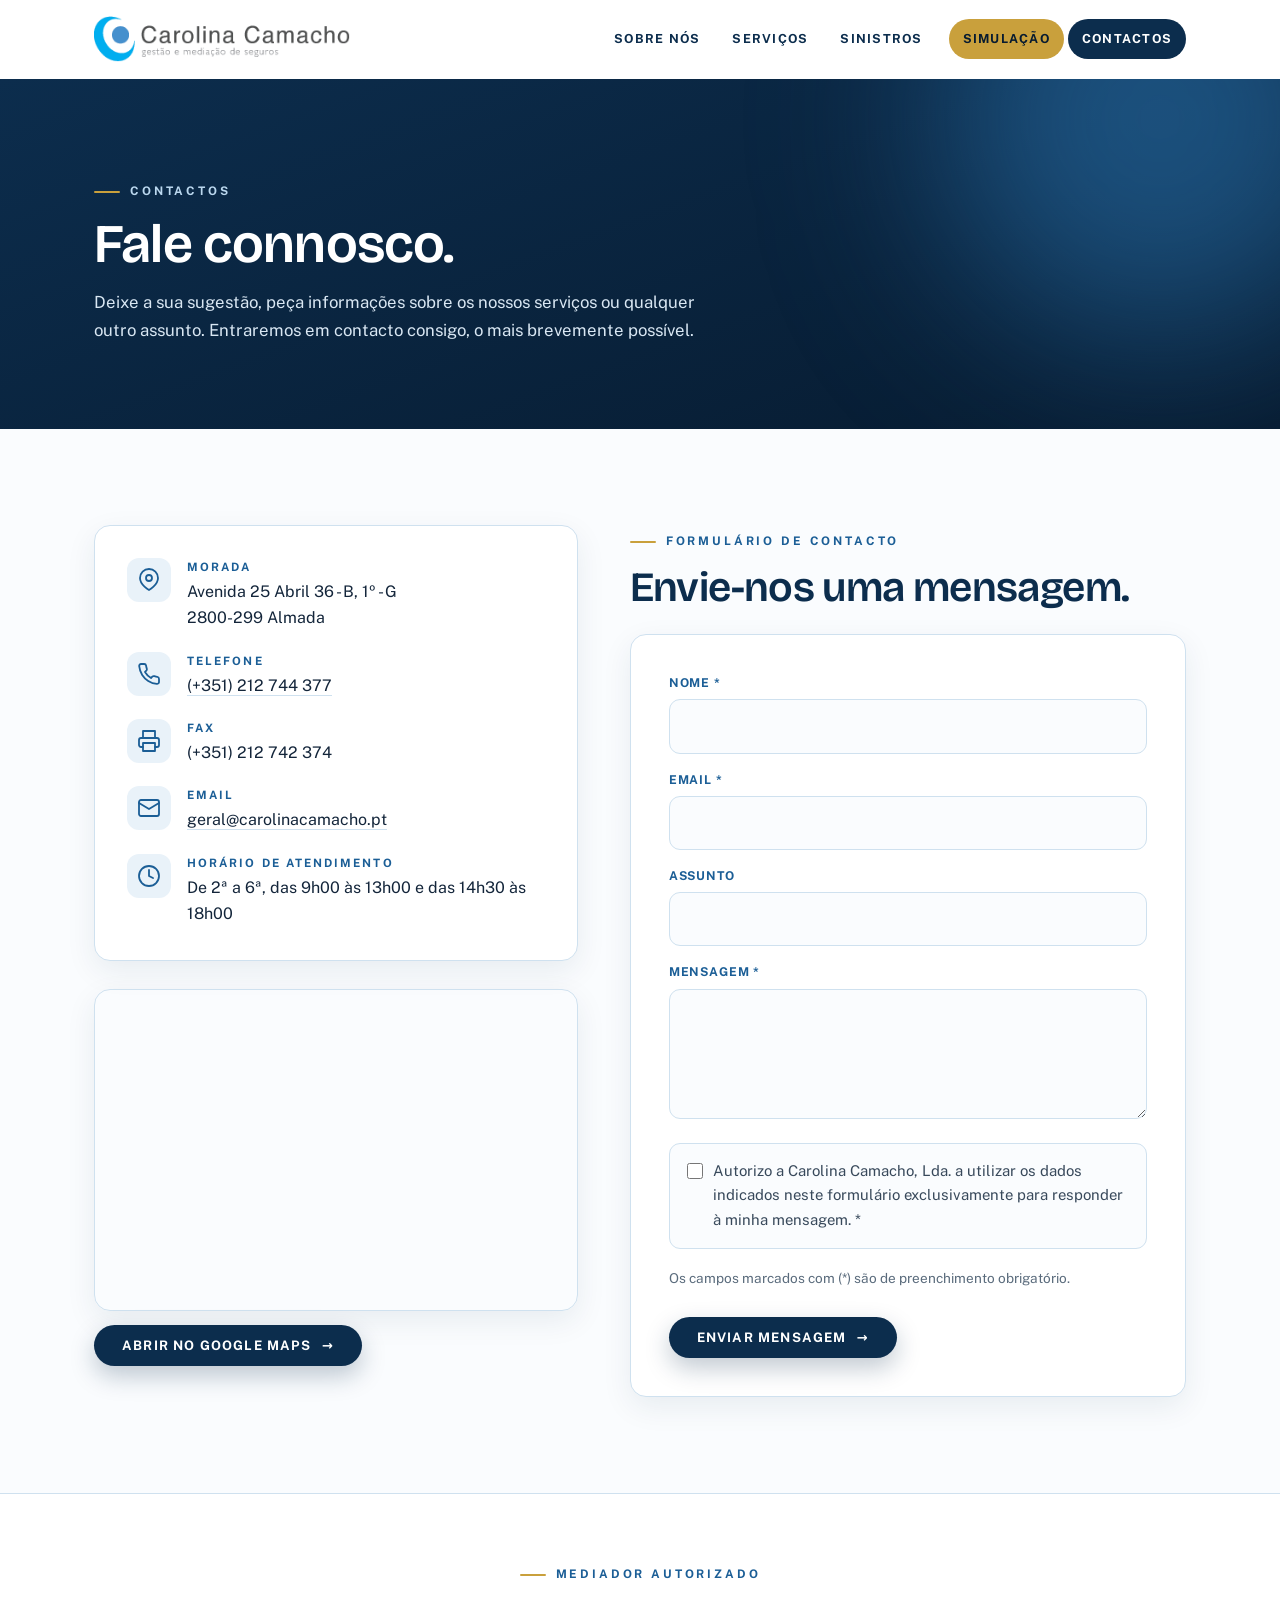
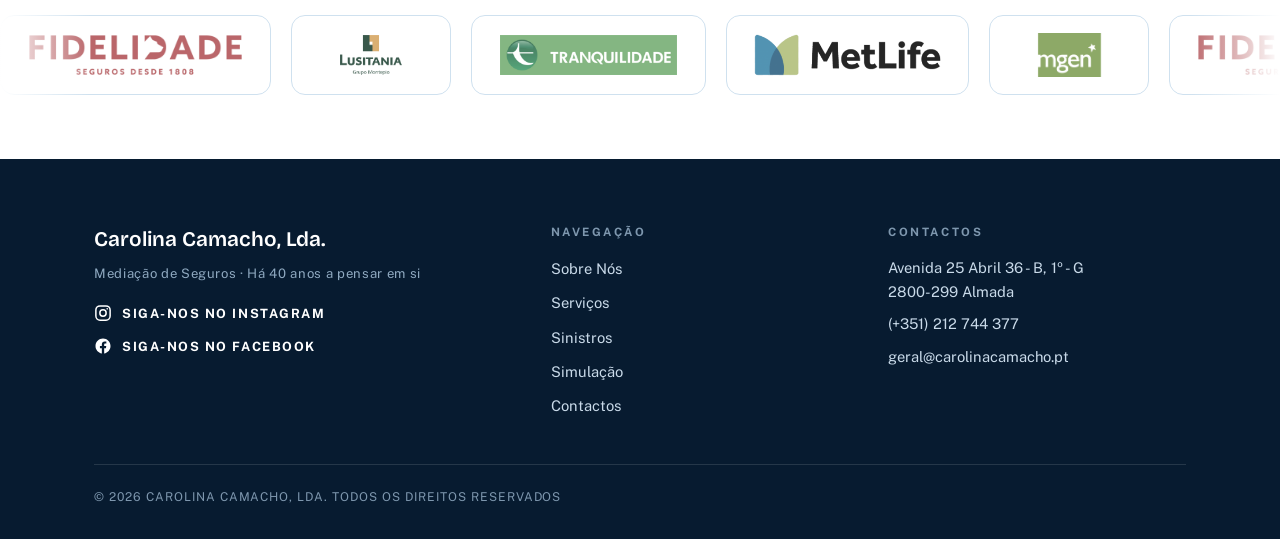
==== commit 744a9bac: "Instagram e Maps" ====
--- a/contactos.html
+++ b/contactos.html
@@ -8,7 +8,7 @@
 <link rel="preconnect" href="https://fonts.googleapis.com">
 <link rel="preconnect" href="https://fonts.gstatic.com" crossorigin>
 <link href="https://fonts.googleapis.com/css2?family=Bricolage+Grotesque:wght@500;600;700&family=Public+Sans:wght@400;600;700&display=swap" rel="stylesheet">
-<link rel="stylesheet" href="assets/style.css?v=4">
+<link rel="stylesheet" href="assets/style.css?v=5">
 </head>
 <body>
 
@@ -118,6 +118,10 @@
         <div class="footer-brand">Carolina Camacho, Lda.
           <small>Mediação de Seguros &middot; Há 40 anos a pensar em si</small>
         </div>
+        <a class="social" href="https://www.instagram.com/carolinacamacholda/" target="_blank" rel="noopener">
+          <svg width="18" height="18" viewBox="0 0 24 24" fill="none" stroke="currentColor" stroke-width="2" stroke-linecap="round" stroke-linejoin="round" aria-hidden="true"><rect x="2.5" y="2.5" width="19" height="19" rx="5.5"/><circle cx="12" cy="12" r="4.2"/><circle cx="17.6" cy="6.4" r="1.1" fill="currentColor" stroke="none"/></svg>
+          Siga-nos no Instagram
+        </a>
         <a class="social" href="http://www.facebook.com/pages/Carolina-Camacho/294897557250897" target="_blank" rel="noopener">
           <svg width="18" height="18" viewBox="0 0 24 24" fill="currentColor" aria-hidden="true"><path d="M22 12.06C22 6.5 17.52 2 12 2S2 6.5 2 12.06c0 5.02 3.66 9.18 8.44 9.94v-7.03H7.9v-2.9h2.54V9.85c0-2.52 1.5-3.9 3.78-3.9 1.09 0 2.23.19 2.23.19v2.47h-1.26c-1.24 0-1.63.77-1.63 1.57v1.88h2.78l-.45 2.9h-2.33V22c4.78-.76 8.44-4.92 8.44-9.94Z"/></svg>
           Siga-nos no Facebook
@@ -136,7 +140,7 @@
       <div>
         <div class="footer-h">Contactos</div>
         <div class="footer-contact">
-          <span>Avenida 25 Abril 36 - B, 1º - G<br>2800-299 Almada</span>
+          <a href="https://maps.app.goo.gl/rVsP4e3rLNgaRJieA" target="_blank" rel="noopener" title="Ver no Google Maps">Avenida 25 Abril 36 - B, 1º - G<br>2800-299 Almada</a>
           <a href="tel:+351212744377">(+351) 212 744 377</a>
           <a href="mailto:geral@carolinacamacho.pt">geral@carolinacamacho.pt</a>
         </div>
--- a/assets/style.css
+++ b/assets/style.css
@@ -1671,3 +1671,12 @@
   margin: 0 auto 26px;
   color: #38495b;
 }
+
+/* links das redes sociais no rodapé, um por linha */
+.site-footer .social {
+  display: flex;
+  width: fit-content;
+}
+.site-footer .social + .social {
+  margin-top: 12px;
+}
